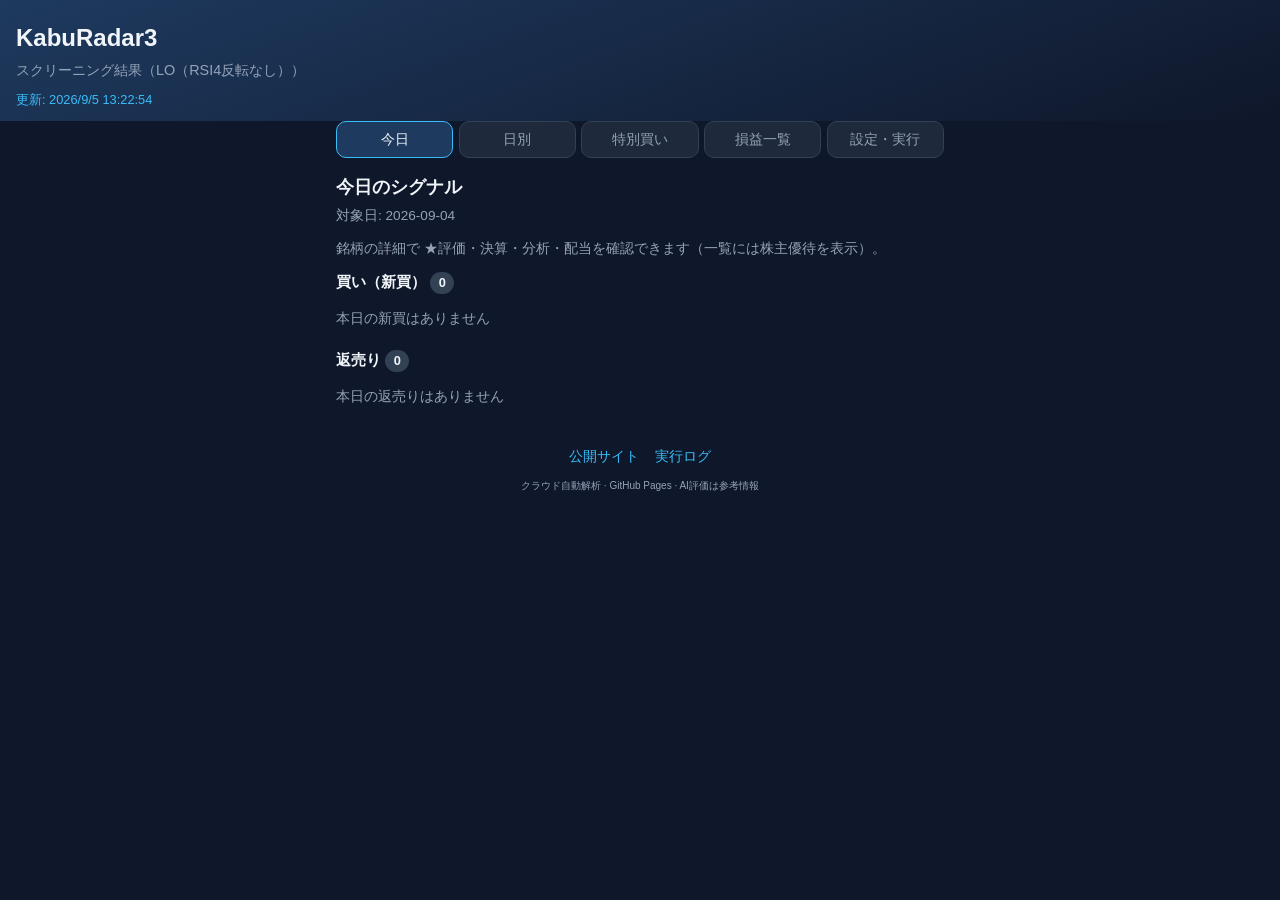
==== index.html @ 951bcdca "deploy: 98b8c6b84a2c3ef3d88827e2eea1b5df58626c07" ====
<!DOCTYPE html>
<html lang="ja">
<head>
  <meta charset="UTF-8" />
  <meta name="viewport" content="width=device-width, initial-scale=1, viewport-fit=cover" />
  <meta name="theme-color" content="#0f172a" />
  <title>KabuRadar3 解析結果</title>
  <link rel="stylesheet" href="assets/style.css" />
</head>
<body>
  <header class="header">
    <h1>KabuRadar3</h1>
    <p class="subtitle">スクリーニング結果（LO）</p>
    <p id="updated" class="updated">読み込み中…</p>
  </header>

  <nav class="tabs" aria-label="表示切替">
    <button type="button" class="tab active" data-tab="today">今日</button>
    <button type="button" class="tab" data-tab="daily">日別</button>
    <button type="button" class="tab" data-tab="special">特別買い</button>
    <button type="button" class="tab" data-tab="ranking">損益一覧</button>
    <button type="button" class="tab" data-tab="settings">設定・実行</button>
  </nav>

  <main class="main">
    <section id="panel-today" class="panel active" aria-label="今日のシグナル">
      <h2 class="panel-title">今日のシグナル</h2>
      <p id="today-date" class="panel-meta"></p>
      <p class="panel-meta">銘柄の詳細で ★評価・決算・分析・配当を確認できます（一覧には株主優待を表示）。</p>
      <div class="signal-block">
        <h3>買い（新買） <span id="buy-count" class="badge-count">0</span></h3>
        <ul id="today-buy" class="signal-list"></ul>
      </div>
      <div class="signal-block">
        <h3>返売り <span id="sellback-count" class="badge-count">0</span></h3>
        <ul id="today-sellback" class="signal-list"></ul>
      </div>
    </section>

    <section id="panel-daily" class="panel" aria-label="日別買いシグナル" hidden>
      <h2 class="panel-title">買いシグナル（日別）</h2>
      <p id="daily-buy-meta" class="panel-meta"></p>
      <p class="panel-meta">銘柄の詳細で ★評価・決算・分析・配当を確認できます（一覧には株主優待を表示）。</p>
      <ul id="daily-buy-timeline" class="daily-timeline"></ul>

      <details class="daily-details">
        <summary>返売り・日次損益を見る</summary>
        <div class="toolbar daily-toolbar">
          <select id="daily-date" aria-label="日付を選択"></select>
        </div>
        <div id="daily-summary" class="summary daily-summary"></div>
        <div class="signal-block">
          <h3>返売り <span id="daily-sellback-count" class="badge-count">0</span></h3>
          <ul id="daily-sellback" class="signal-list"></ul>
        </div>
      </details>
    </section>

    <section id="panel-special" class="panel" aria-label="特別買い" hidden>
      <h2 class="panel-title">特別買い（広がり）</h2>
      <div id="special-status" class="special-status"></div>
    </section>

    <section id="panel-ranking" class="panel" aria-label="損益一覧" hidden>
      <h2 class="panel-title">損益ランキング</h2>
      <section id="summary" class="summary" aria-label="サマリー"></section>
      <div class="toolbar">
        <input id="search" type="search" placeholder="銘柄コード・名称で検索" autocomplete="off" />
        <select id="sort" aria-label="並び替え">
          <option value="incomes-desc">損益（高い順）</option>
          <option value="incomes-asc">損益（低い順）</option>
          <option value="pf-desc">PF（高い順）</option>
          <option value="code-asc">コード順</option>
        </select>
      </div>
      <p id="count" class="count"></p>
      <ul id="list" class="list"></ul>
    </section>

    <section id="panel-settings" class="panel" aria-label="設定と実行" hidden>
      <h2 class="panel-title">設定・手動実行</h2>
      <p class="hint">設定変更と再実行は GitHub（無料）から行います。サイト内ボタンは Actions 画面へ移動します。</p>
      <div id="runtime-settings" class="settings-grid"></div>
      <div class="action-buttons">
        <a id="btn-run-full" class="btn" href="#" target="_blank" rel="noopener">フル実行（更新→解析→公開）</a>
        <a id="btn-run-publish" class="btn btn-secondary" href="#" target="_blank" rel="noopener">公開のみ</a>
        <a id="btn-edit-config" class="btn btn-secondary" href="#" target="_blank" rel="noopener">runtime.json を編集</a>
      </div>
      <p class="hint paid-note" id="paid-note" hidden></p>
    </section>

    <p id="error" class="error" hidden></p>
  </main>

  <dialog id="signal-detail" class="signal-modal" aria-labelledby="signal-detail-title">
    <div class="signal-modal-inner">
      <header class="signal-modal-header">
        <div>
          <p id="signal-detail-title" class="signal-modal-title"></p>
          <p id="signal-detail-sub" class="signal-modal-sub"></p>
        </div>
        <button type="button" id="signal-detail-close" class="signal-modal-close" aria-label="閉じる">×</button>
      </header>
      <div id="signal-detail-body" class="signal-modal-body"></div>
    </div>
  </dialog>

  <footer class="footer">
    <nav class="footer-links" aria-label="関連リンク">
      <a id="link-pages" href="https://lalakuma.github.io/KabuRadar3/" target="_blank" rel="noopener">公開サイト</a>
      <a id="link-actions" href="https://github.com/lalakuma/KabuRadar3/actions/workflows/daily-screening.yml" target="_blank" rel="noopener">実行ログ</a>
    </nav>
    <small>クラウド自動解析 · GitHub Pages · AI評価は参考情報</small>
  </footer>

  <script src="assets/app.js?v=20260905i"></script>
</body>
</html>
---- assets/style.css ----
:root {
  --bg: #0f172a;
  --card: #1e293b;
  --text: #f1f5f9;
  --muted: #94a3b8;
  --accent: #38bdf8;
  --win: #4ade80;
  --lose: #f87171;
  --neutral: #64748b;
}

* {
  box-sizing: border-box;
}

body {
  margin: 0;
  font-family: "Segoe UI", "Hiragino Sans", "Yu Gothic UI", sans-serif;
  background: var(--bg);
  color: var(--text);
  line-height: 1.5;
  padding-bottom: env(safe-area-inset-bottom, 16px);
}

.header {
  padding: 1.25rem 1rem 0.75rem;
  background: linear-gradient(160deg, #1e3a5f, var(--bg));
}

.header h1 {
  margin: 0;
  font-size: 1.5rem;
  font-weight: 700;
}

.subtitle {
  margin: 0.25rem 0 0;
  color: var(--muted);
  font-size: 0.9rem;
}

.updated {
  margin: 0.5rem 0 0;
  font-size: 0.8rem;
  color: var(--accent);
}

.main {
  padding: 0 1rem 1rem;
  max-width: 640px;
  margin: 0 auto;
}

.summary {
  display: grid;
  grid-template-columns: repeat(2, 1fr);
  gap: 0.65rem;
  margin: 1rem 0;
}

.summary-card {
  background: var(--card);
  border-radius: 12px;
  padding: 0.85rem;
}

.summary-card .label {
  font-size: 0.75rem;
  color: var(--muted);
  margin: 0;
}

.summary-card .value {
  font-size: 1.35rem;
  font-weight: 700;
  margin: 0.15rem 0 0;
}

.toolbar {
  display: flex;
  flex-direction: column;
  gap: 0.5rem;
  margin-bottom: 0.5rem;
}

.toolbar input,
.toolbar select {
  width: 100%;
  padding: 0.65rem 0.75rem;
  border-radius: 10px;
  border: 1px solid #334155;
  background: var(--card);
  color: var(--text);
  font-size: 1rem;
}

.count {
  font-size: 0.8rem;
  color: var(--muted);
  margin: 0 0 0.5rem;
}

.list {
  list-style: none;
  padding: 0;
  margin: 0;
  display: flex;
  flex-direction: column;
  gap: 0.5rem;
}

.item {
  background: var(--card);
  border-radius: 12px;
  padding: 0.85rem 1rem;
  display: grid;
  grid-template-columns: 1fr auto;
  gap: 0.25rem 0.75rem;
  align-items: start;
}

.item .code {
  font-weight: 700;
  font-size: 1.05rem;
}

.item .name {
  grid-column: 1 / -1;
  color: var(--muted);
  font-size: 0.85rem;
  word-break: break-all;
}

.item .income {
  font-weight: 700;
  font-size: 1.1rem;
  text-align: right;
}

.item .meta {
  font-size: 0.75rem;
  color: var(--muted);
  text-align: right;
}

.income.positive {
  color: var(--win);
}

.income.negative {
  color: var(--lose);
}

.income.zero {
  color: var(--neutral);
}

.badge {
  display: inline-block;
  font-size: 0.7rem;
  padding: 0.1rem 0.4rem;
  border-radius: 4px;
  background: #334155;
  margin-left: 0.35rem;
}

.error {
  color: var(--lose);
  padding: 1rem;
  background: #450a0a;
  border-radius: 8px;
}

.footer {
  text-align: center;
  padding: 1rem;
  color: var(--muted);
  font-size: 0.75rem;
}

.footer-links {
  display: flex;
  justify-content: center;
  gap: 1rem;
  margin-bottom: 0.5rem;
}

.footer-links a {
  color: var(--accent);
  text-decoration: none;
  font-size: 0.85rem;
}

.footer-links a:hover {
  text-decoration: underline;
}

.tabs {
  display: flex;
  gap: 0.35rem;
  padding: 0 1rem;
  max-width: 640px;
  margin: 0 auto;
  overflow-x: auto;
}

.tab {
  flex: 1;
  min-width: 4.5rem;
  padding: 0.55rem 0.5rem;
  border: 1px solid #334155;
  border-radius: 10px;
  background: var(--card);
  color: var(--muted);
  font-size: 0.85rem;
  cursor: pointer;
}

.tab.active {
  color: var(--text);
  border-color: var(--accent);
  background: #1e3a5f;
}

.panel {
  display: none;
}

.panel.active {
  display: block;
}

.panel-title {
  font-size: 1.1rem;
  margin: 1rem 0 0.35rem;
}

.panel-meta {
  font-size: 0.85rem;
  color: var(--muted);
  margin: 0 0 0.75rem;
}

.signal-block h3 {
  font-size: 0.95rem;
  margin: 0.75rem 0 0.35rem;
}

.badge-count {
  display: inline-block;
  min-width: 1.5rem;
  text-align: center;
  padding: 0.1rem 0.45rem;
  border-radius: 999px;
  background: #334155;
  font-size: 0.8rem;
}

.signal-list {
  list-style: none;
  padding: 0;
  margin: 0;
  display: flex;
  flex-direction: column;
  gap: 0.4rem;
}

.signal-item {
  background: var(--card);
  border-radius: 10px;
  padding: 0.65rem 0.85rem;
  display: block;
}

.signal-head {
  display: grid;
  grid-template-columns: 4rem 1fr auto auto;
  gap: 0.25rem 0.5rem;
  align-items: center;
}

.signal-quality {
  color: #fbbf24;
  font-size: 0.85rem;
  letter-spacing: 0.05em;
}

.signal-flags {
  display: block;
  margin-top: 0.35rem;
  color: var(--accent);
  font-size: 0.8rem;
}

.signal-bg {
  margin: 0.35rem 0 0;
  color: var(--muted);
  font-size: 0.82rem;
}

.signal-item .code {
  font-weight: 700;
}

.signal-item .name {
  color: var(--muted);
  font-size: 0.85rem;
}

.signal-close {
  color: var(--win);
  font-size: 0.85rem;
}

.signal-pnl {
  font-size: 0.85rem;
  font-weight: 600;
}

.daily-toolbar select {
  width: 100%;
}

.daily-summary {
  grid-template-columns: repeat(3, 1fr);
}

.daily-timeline {
  list-style: none;
  padding: 0;
  margin: 0;
  display: flex;
  flex-direction: column;
  gap: 0.85rem;
}

.daily-day-group {
  background: var(--card);
  border-radius: 12px;
  padding: 0.75rem 0.85rem;
}

.daily-day-header {
  display: flex;
  align-items: center;
  justify-content: space-between;
  margin-bottom: 0.5rem;
  padding-bottom: 0.35rem;
  border-bottom: 1px solid #334155;
}

.daily-day-date {
  font-weight: 700;
  font-size: 0.95rem;
}

.daily-day-group .signal-list {
  gap: 0.35rem;
}

.daily-day-group .signal-item {
  background: #0f172a;
  padding: 0;
}

.signal-item-daily {
  overflow: hidden;
}

.signal-details {
  margin: 0;
}

.signal-summary {
  display: block;
  padding: 0.55rem 0.65rem;
  cursor: pointer;
  list-style: none;
}

.signal-summary-main {
  display: grid;
  grid-template-columns: 4rem 1fr auto auto;
  gap: 0.25rem 0.5rem;
  align-items: center;
}

.signal-summary::-webkit-details-marker {
  display: none;
}

.signal-expand-hint {
  grid-column: 1 / -1;
  justify-self: end;
  color: var(--accent);
  font-size: 0.78rem;
}

.detail-subtitle {
  margin: 0.5rem 0 0.25rem;
  font-size: 0.88rem;
  font-weight: 700;
  color: var(--accent);
}

.benefit-tier-list li {
  margin-bottom: 0.45rem;
}

.benefit-tier-list li strong {
  color: #fbbf24;
}

.signal-benefit-preview {
  margin: 0.35rem 0 0;
  font-size: 0.82rem;
  color: var(--text);
}

.signal-earnings-preview,
.signal-fund-preview,
.signal-analysis-preview {
  margin: 0.25rem 0 0;
  font-size: 0.82rem;
  color: var(--text);
}

.valuation-badge {
  display: inline-block;
  margin-left: 0.45rem;
  padding: 0.08rem 0.45rem;
  border-radius: 999px;
  font-size: 0.72rem;
  font-weight: 600;
  vertical-align: middle;
}

.valuation-cheap {
  background: rgba(34, 197, 94, 0.18);
  color: #86efac;
}

.valuation-fair {
  background: rgba(56, 189, 248, 0.15);
  color: #7dd3fc;
}

.valuation-expensive {
  background: rgba(248, 113, 113, 0.15);
  color: #fca5a5;
}

.detail-metrics {
  margin-top: 0.45rem;
  font-size: 0.82rem;
}

.signal-detail-inline {
  padding: 0.65rem 0.65rem 0.75rem;
}

.signal-detail-inline .detail-section:first-child {
  margin-top: 0;
}

.daily-details {
  margin-top: 1.25rem;
  padding-top: 0.75rem;
  border-top: 1px solid #334155;
}

.daily-details summary {
  cursor: pointer;
  color: var(--accent);
  font-size: 0.9rem;
  margin-bottom: 0.75rem;
}

.signal-empty {
  color: var(--muted);
  font-size: 0.9rem;
  padding: 0.5rem 0;
}

.special-status {
  display: grid;
  grid-template-columns: repeat(2, 1fr);
  gap: 0.65rem;
}

.special-alert {
  grid-column: 1 / -1;
  color: var(--accent);
  font-weight: 600;
}

.hint {
  font-size: 0.85rem;
  color: var(--muted);
}

.paid-note {
  margin-top: 1rem;
  padding: 0.75rem;
  background: #1e293b;
  border-radius: 8px;
}

.settings-grid {
  display: flex;
  flex-direction: column;
  gap: 0.5rem;
  margin: 1rem 0;
}

.settings-row {
  display: flex;
  justify-content: space-between;
  gap: 1rem;
  padding: 0.65rem 0.85rem;
  background: var(--card);
  border-radius: 10px;
  font-size: 0.9rem;
}

.action-buttons {
  display: flex;
  flex-direction: column;
  gap: 0.5rem;
}

.btn {
  display: block;
  text-align: center;
  padding: 0.75rem 1rem;
  border-radius: 10px;
  background: var(--accent);
  color: #0f172a;
  font-weight: 700;
  text-decoration: none;
}

.btn-secondary {
  background: #334155;
  color: var(--text);
}

.signal-item-clickable {
  cursor: pointer;
  border: 1px solid transparent;
  transition: border-color 0.15s ease, background 0.15s ease;
}

.signal-item-clickable:hover,
.signal-item-clickable:focus-visible {
  border-color: var(--accent);
  outline: none;
  background: #243044;
}

.signal-hint {
  grid-column: 1 / -1;
  justify-self: end;
  color: var(--accent);
  font-size: 0.78rem;
  margin-top: 0.15rem;
}

.signal-modal {
  border: none;
  padding: 0;
  width: min(92vw, 520px);
  max-height: 85vh;
  background: transparent;
  color: var(--text);
}

.signal-modal::backdrop {
  background: rgba(15, 23, 42, 0.75);
}

.signal-modal-inner {
  background: var(--card);
  border: 1px solid #334155;
  border-radius: 14px;
  overflow: hidden;
  max-height: 85vh;
  display: flex;
  flex-direction: column;
}

.signal-modal-header {
  display: flex;
  justify-content: space-between;
  gap: 0.75rem;
  padding: 1rem 1rem 0.75rem;
  border-bottom: 1px solid #334155;
}

.signal-modal-title {
  margin: 0;
  font-size: 1.05rem;
  font-weight: 700;
}

.signal-modal-sub {
  margin: 0.25rem 0 0;
  color: #fbbf24;
  font-size: 0.9rem;
}

.signal-modal-close {
  flex-shrink: 0;
  width: 2rem;
  height: 2rem;
  border: none;
  border-radius: 8px;
  background: #334155;
  color: var(--text);
  font-size: 1.25rem;
  line-height: 1;
  cursor: pointer;
}

.signal-modal-body {
  padding: 0.85rem 1rem 1rem;
  overflow-y: auto;
}

.detail-section {
  margin-bottom: 0.85rem;
}

.detail-section h4 {
  margin: 0 0 0.35rem;
  font-size: 0.82rem;
  color: var(--accent);
  font-weight: 600;
}

.detail-text {
  margin: 0;
  font-size: 0.92rem;
  line-height: 1.55;
}

.analysis-text {
  line-height: 1.7;
}

.analysis-preview,
.signal-analysis-preview {
  line-height: 1.6;
}

.detail-muted {
  margin: 0;
  color: var(--muted);
  font-size: 0.9rem;
}

.detail-list,
.detail-links {
  margin: 0;
  padding-left: 1.1rem;
  font-size: 0.88rem;
}

.detail-list li,
.detail-links li {
  margin-bottom: 0.35rem;
}

.detail-links a {
  color: var(--accent);
  word-break: break-all;
}

.detail-note {
  margin: 0.75rem 0 0;
  font-size: 0.75rem;
  color: var(--muted);
}

@media (min-width: 480px) {
  .toolbar {
    flex-direction: row;
  }
  .toolbar input {
    flex: 1;
  }
  .toolbar select {
    width: 11rem;
  }
}
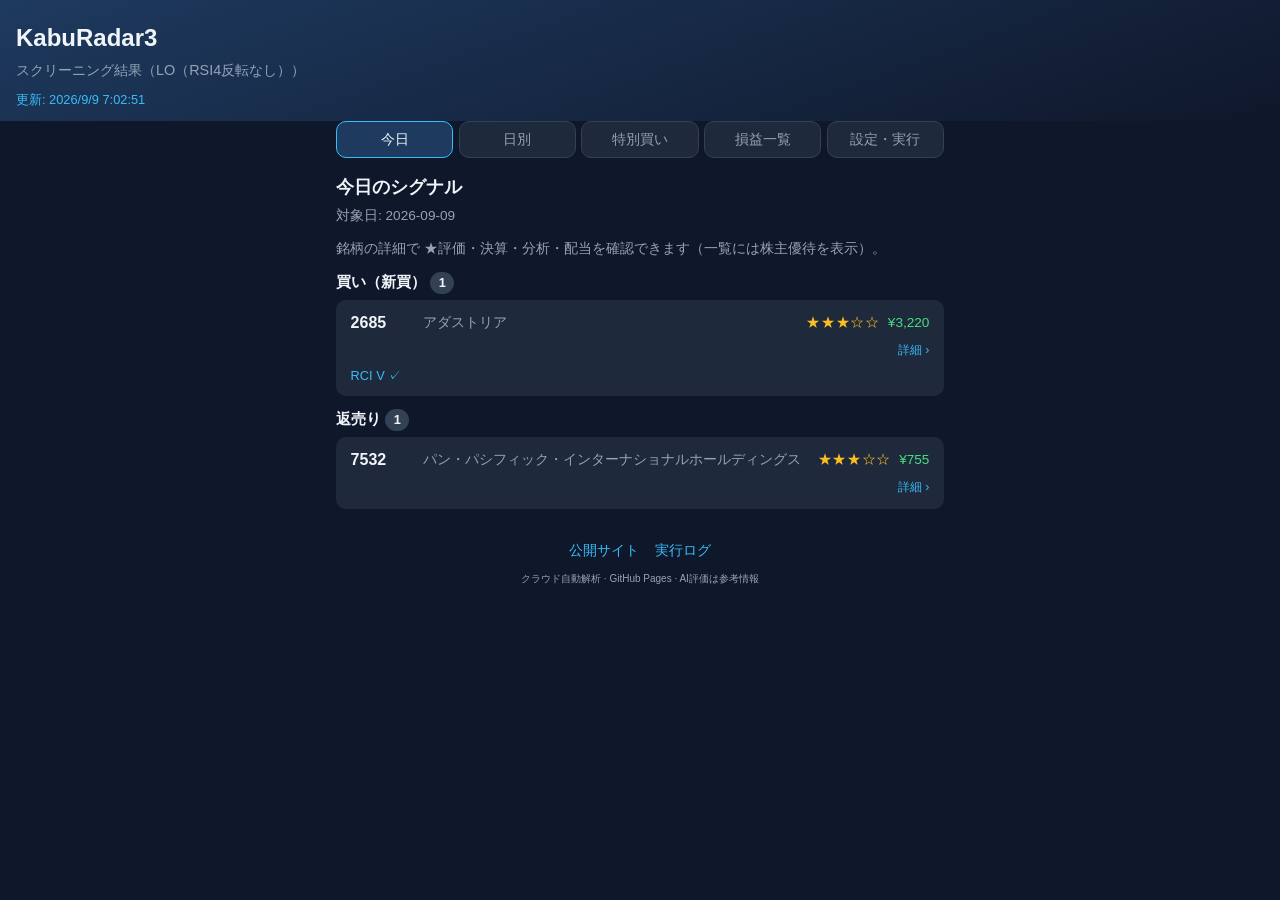
==== commit 1eae62be: "deploy: 121dcdc7a233fa95a3e8effa9674e30d1a8eb950" ====
--- a/index.html
+++ b/index.html
@@ -27,6 +27,11 @@
       <h2 class="panel-title">今日のシグナル</h2>
       <p id="today-date" class="panel-meta"></p>
       <p class="panel-meta">銘柄の詳細で ★評価・決算・分析・配当を確認できます（一覧には株主優待を表示）。</p>
+      <div class="signal-block" id="recommended-block" hidden>
+        <h3>推奨銘柄（自動選定） <span id="recommended-count" class="badge-count">0</span></h3>
+        <p id="recommended-meta" class="panel-meta"></p>
+        <ul id="today-recommended" class="signal-list"></ul>
+      </div>
       <div class="signal-block">
         <h3>買い（新買） <span id="buy-count" class="badge-count">0</span></h3>
         <ul id="today-buy" class="signal-list"></ul>
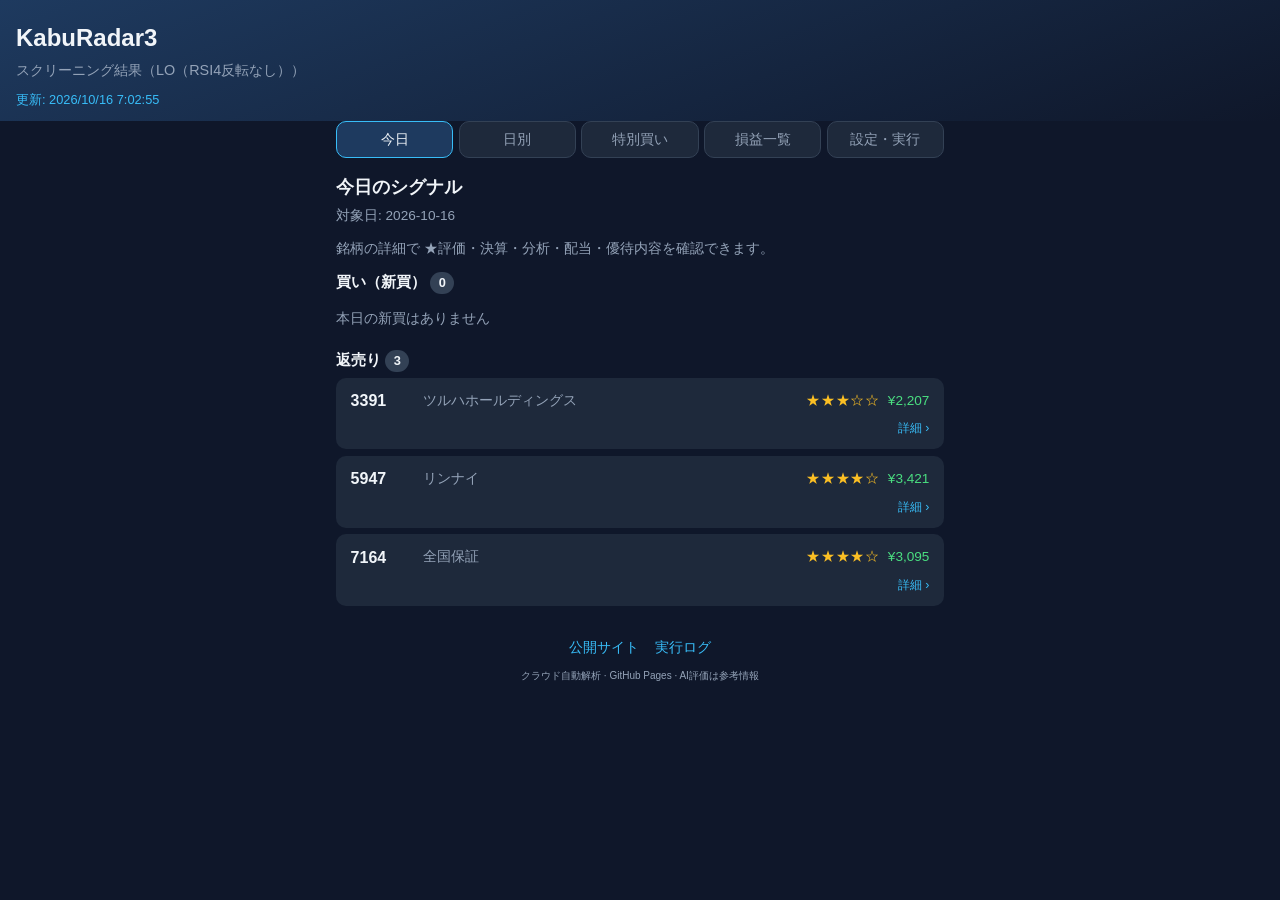
==== commit 7529156a: "deploy: 25125e51380f7f0811debbbf43b6ebf0058158df" ====
--- a/index.html
+++ b/index.html
@@ -26,12 +26,7 @@
     <section id="panel-today" class="panel active" aria-label="今日のシグナル">
       <h2 class="panel-title">今日のシグナル</h2>
       <p id="today-date" class="panel-meta"></p>
-      <p class="panel-meta">銘柄の詳細で ★評価・決算・分析・配当を確認できます（一覧には株主優待を表示）。</p>
-      <div class="signal-block" id="recommended-block" hidden>
-        <h3>推奨銘柄（自動選定） <span id="recommended-count" class="badge-count">0</span></h3>
-        <p id="recommended-meta" class="panel-meta"></p>
-        <ul id="today-recommended" class="signal-list"></ul>
-      </div>
+      <p class="panel-meta">銘柄の詳細で ★評価・決算・分析・配当・優待内容を確認できます。</p>
       <div class="signal-block">
         <h3>買い（新買） <span id="buy-count" class="badge-count">0</span></h3>
         <ul id="today-buy" class="signal-list"></ul>
@@ -45,7 +40,7 @@
     <section id="panel-daily" class="panel" aria-label="日別買いシグナル" hidden>
       <h2 class="panel-title">買いシグナル（日別）</h2>
       <p id="daily-buy-meta" class="panel-meta"></p>
-      <p class="panel-meta">銘柄の詳細で ★評価・決算・分析・配当を確認できます（一覧には株主優待を表示）。</p>
+      <p class="panel-meta">一覧は配当利回りと優待月のみ。優待の内容・★評価などは詳細を開いて確認できます。</p>
       <ul id="daily-buy-timeline" class="daily-timeline"></ul>
 
       <details class="daily-details">
@@ -72,6 +67,7 @@
       <div class="toolbar">
         <input id="search" type="search" placeholder="銘柄コード・名称で検索" autocomplete="off" />
         <select id="sort" aria-label="並び替え">
+          <option value="notify-desc" selected>通知日（新しい順）</option>
           <option value="incomes-desc">損益（高い順）</option>
           <option value="incomes-asc">損益（低い順）</option>
           <option value="pf-desc">PF（高い順）</option>
--- a/assets/style.css
+++ b/assets/style.css
@@ -135,6 +135,12 @@
   font-weight: 700;
   font-size: 1.1rem;
   text-align: right;
+}
+
+.item .notify-date {
+  font-size: 0.75rem;
+  color: var(--muted);
+  text-align: left;
 }
 
 .item .meta {
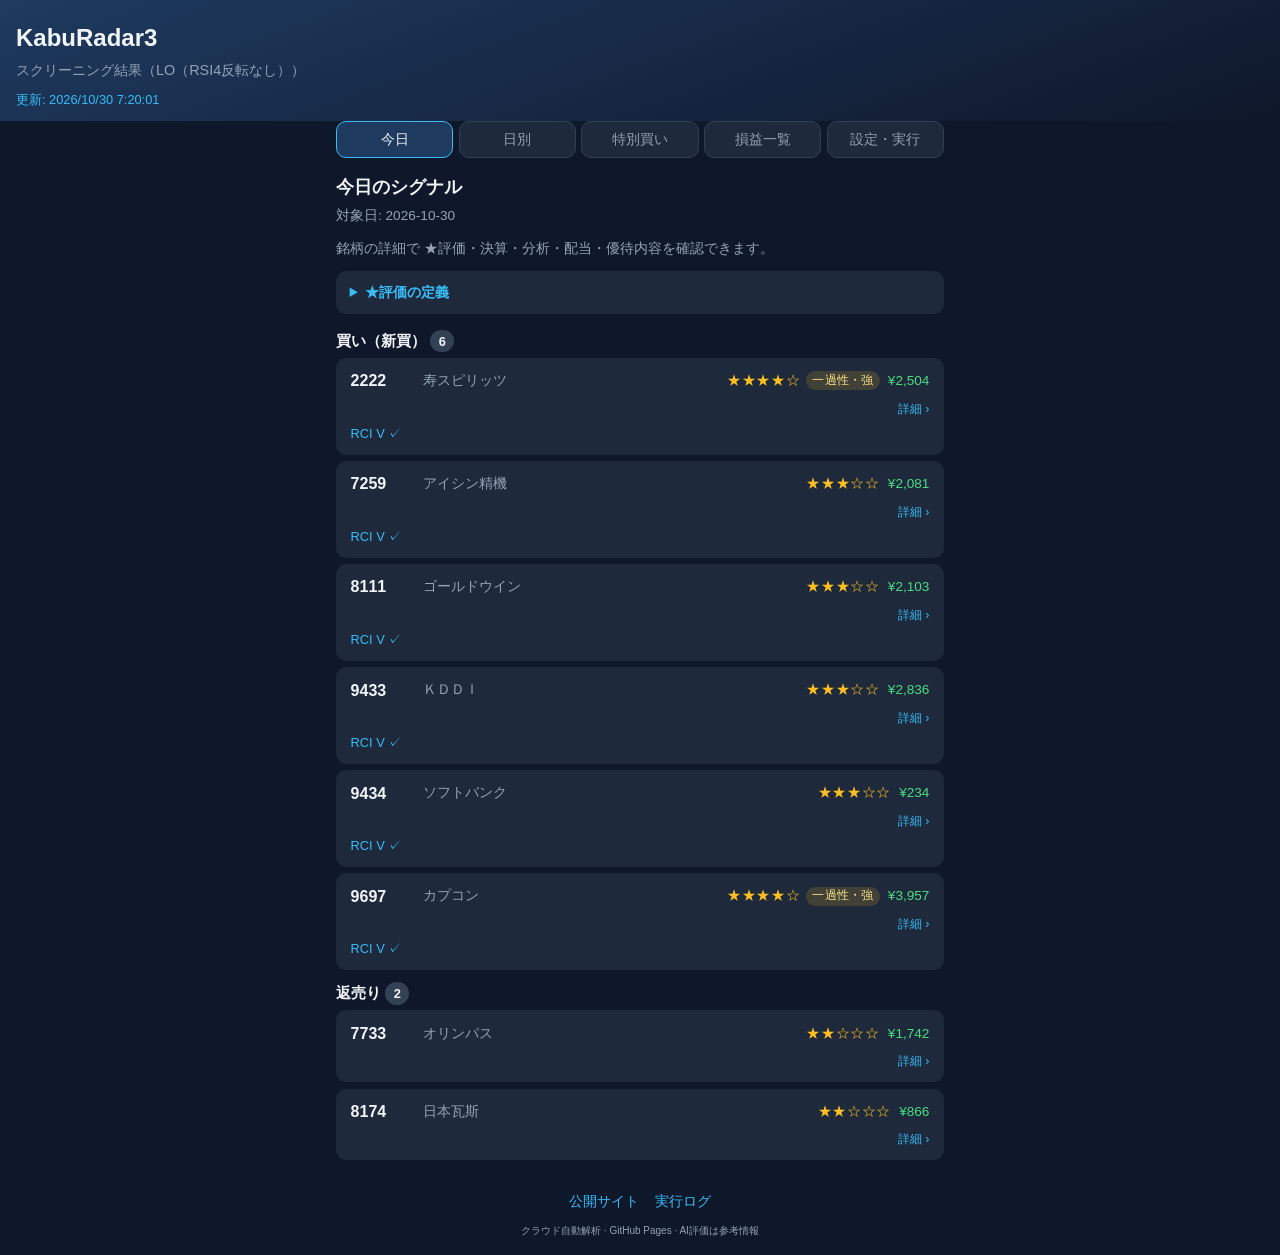
==== commit bb76d3ce: "deploy: 035727ab39e3a5ee8a91182d01467aa73be3f391" ====
--- a/index.html
+++ b/index.html
@@ -27,6 +27,44 @@
       <h2 class="panel-title">今日のシグナル</h2>
       <p id="today-date" class="panel-meta"></p>
       <p class="panel-meta">銘柄の詳細で ★評価・決算・分析・配当・優待内容を確認できます。</p>
+      <details class="stars-guide">
+        <summary>★評価の定義</summary>
+        <div class="stars-guide-body">
+          <p>★は業績・財務・開示・報道だけで付けます。RSI やチャートの押し目だけでは上げません。</p>
+          <dl class="stars-guide-list">
+            <div>
+              <dt>★★★★★ 決算未達</dt>
+              <dd>超絶決算（最高益級・大幅増益）なのに、市場コンセンサスや目標株価にわずかに届かなかっただけで売られた場合だけ。</dd>
+            </div>
+            <div>
+              <dt>★★★★☆ ＋ 下落の型</dt>
+              <dd>本業は健全で、下落理由を次のいずれか一つに言い切れるとき。言い切れない「ただ健全」は ★3。</dd>
+            </div>
+          </dl>
+          <ul class="stars-guide-patterns">
+            <li><strong>地合い・強</strong> … 利益計画は無事で、市場や業種の連れ安</li>
+            <li><strong>一過性・強</strong> … 強い好材料が生きたままの利確（押し目）</li>
+            <li><strong>一過性・中</strong> … 通期計画が無事な単発の事故や、一時見出し</li>
+            <li><strong>需給・弱</strong> … 業績が無事な公募・売出・立会外・大口の売り</li>
+            <li><strong>入れ替え・強</strong> … 指数の除外・ウエート低下による機械的な売り</li>
+          </ul>
+          <dl class="stars-guide-list">
+            <div>
+              <dt>★★★☆☆</dt>
+              <dd>好悪が拮抗、または材料不足で方向・型が決まらない。</dd>
+            </div>
+            <div>
+              <dt>★★☆☆☆</dt>
+              <dd>証券の予想引き下げ・格下げ、需要低迷など、利益見通しの悪化。</dd>
+            </div>
+            <div>
+              <dt>★☆☆☆☆</dt>
+              <dd>会社自身の通期下方修正、通期赤字への転落、減配、大幅希薄化の増資、不正・不祥事。四半期だけの赤字で通期黒字計画が残る場合はここではない。</dd>
+            </div>
+          </dl>
+          <p class="stars-guide-note">AI参考情報です。投資判断は自己責任でお願いします。</p>
+        </div>
+      </details>
       <div class="signal-block">
         <h3>買い（新買） <span id="buy-count" class="badge-count">0</span></h3>
         <ul id="today-buy" class="signal-list"></ul>
@@ -81,6 +119,44 @@
     <section id="panel-settings" class="panel" aria-label="設定と実行" hidden>
       <h2 class="panel-title">設定・手動実行</h2>
       <p class="hint">設定変更と再実行は GitHub（無料）から行います。サイト内ボタンは Actions 画面へ移動します。</p>
+      <details class="stars-guide">
+        <summary>★評価の定義</summary>
+        <div class="stars-guide-body">
+          <p>★は業績・財務・開示・報道だけで付けます。RSI やチャートの押し目だけでは上げません。</p>
+          <dl class="stars-guide-list">
+            <div>
+              <dt>★★★★★ 決算未達</dt>
+              <dd>超絶決算（最高益級・大幅増益）なのに、市場コンセンサスや目標株価にわずかに届かなかっただけで売られた場合だけ。</dd>
+            </div>
+            <div>
+              <dt>★★★★☆ ＋ 下落の型</dt>
+              <dd>本業は健全で、下落理由を次のいずれか一つに言い切れるとき。言い切れない「ただ健全」は ★3。</dd>
+            </div>
+          </dl>
+          <ul class="stars-guide-patterns">
+            <li><strong>地合い・強</strong> … 利益計画は無事で、市場や業種の連れ安</li>
+            <li><strong>一過性・強</strong> … 強い好材料が生きたままの利確（押し目）</li>
+            <li><strong>一過性・中</strong> … 通期計画が無事な単発の事故や、一時見出し</li>
+            <li><strong>需給・弱</strong> … 業績が無事な公募・売出・立会外・大口の売り</li>
+            <li><strong>入れ替え・強</strong> … 指数の除外・ウエート低下による機械的な売り</li>
+          </ul>
+          <dl class="stars-guide-list">
+            <div>
+              <dt>★★★☆☆</dt>
+              <dd>好悪が拮抗、または材料不足で方向・型が決まらない。</dd>
+            </div>
+            <div>
+              <dt>★★☆☆☆</dt>
+              <dd>証券の予想引き下げ・格下げ、需要低迷など、利益見通しの悪化。</dd>
+            </div>
+            <div>
+              <dt>★☆☆☆☆</dt>
+              <dd>会社自身の通期下方修正、通期赤字への転落、減配、大幅希薄化の増資、不正・不祥事。四半期だけの赤字で通期黒字計画が残る場合はここではない。</dd>
+            </div>
+          </dl>
+          <p class="stars-guide-note">AI参考情報です。投資判断は自己責任でお願いします。</p>
+        </div>
+      </details>
       <div id="runtime-settings" class="settings-grid"></div>
       <div class="action-buttons">
         <a id="btn-run-full" class="btn" href="#" target="_blank" rel="noopener">フル実行（更新→解析→公開）</a>
@@ -114,6 +190,6 @@
     <small>クラウド自動解析 · GitHub Pages · AI評価は参考情報</small>
   </footer>
 
-  <script src="assets/app.js?v=20260905i"></script>
+  <script src="assets/app.js?v=20261029a"></script>
 </body>
 </html>
--- a/assets/style.css
+++ b/assets/style.css
@@ -289,6 +289,19 @@
   color: #fbbf24;
   font-size: 0.85rem;
   letter-spacing: 0.05em;
+  white-space: nowrap;
+}
+
+.drop-pattern {
+  display: inline-block;
+  margin-left: 0.35rem;
+  padding: 0.05rem 0.4rem;
+  border-radius: 999px;
+  background: rgba(251, 191, 36, 0.16);
+  color: #fde68a;
+  font-size: 0.72rem;
+  letter-spacing: 0.02em;
+  vertical-align: 1px;
 }
 
 .signal-flags {
@@ -480,6 +493,67 @@
   color: var(--accent);
   font-size: 0.9rem;
   margin-bottom: 0.75rem;
+}
+
+.stars-guide {
+  margin: 0 0 1rem;
+  padding: 0.65rem 0.85rem;
+  background: var(--card);
+  border-radius: 10px;
+}
+
+.stars-guide summary {
+  cursor: pointer;
+  color: var(--accent);
+  font-size: 0.9rem;
+  font-weight: 600;
+}
+
+.stars-guide-body {
+  margin-top: 0.75rem;
+  font-size: 0.85rem;
+  color: var(--text);
+}
+
+.stars-guide-body > p {
+  margin: 0 0 0.65rem;
+  color: var(--muted);
+}
+
+.stars-guide-list {
+  margin: 0 0 0.65rem;
+  display: grid;
+  gap: 0.55rem;
+}
+
+.stars-guide-list dt {
+  color: #fbbf24;
+  font-weight: 600;
+  letter-spacing: 0.04em;
+}
+
+.stars-guide-list dd {
+  margin: 0.2rem 0 0;
+  color: var(--muted);
+  line-height: 1.45;
+}
+
+.stars-guide-patterns {
+  margin: 0 0 0.75rem;
+  padding-left: 1.1rem;
+  color: var(--muted);
+  line-height: 1.55;
+}
+
+.stars-guide-patterns strong {
+  color: var(--text);
+  font-weight: 600;
+}
+
+.stars-guide-note {
+  margin: 0;
+  font-size: 0.8rem;
+  color: var(--muted);
 }
 
 .signal-empty {
